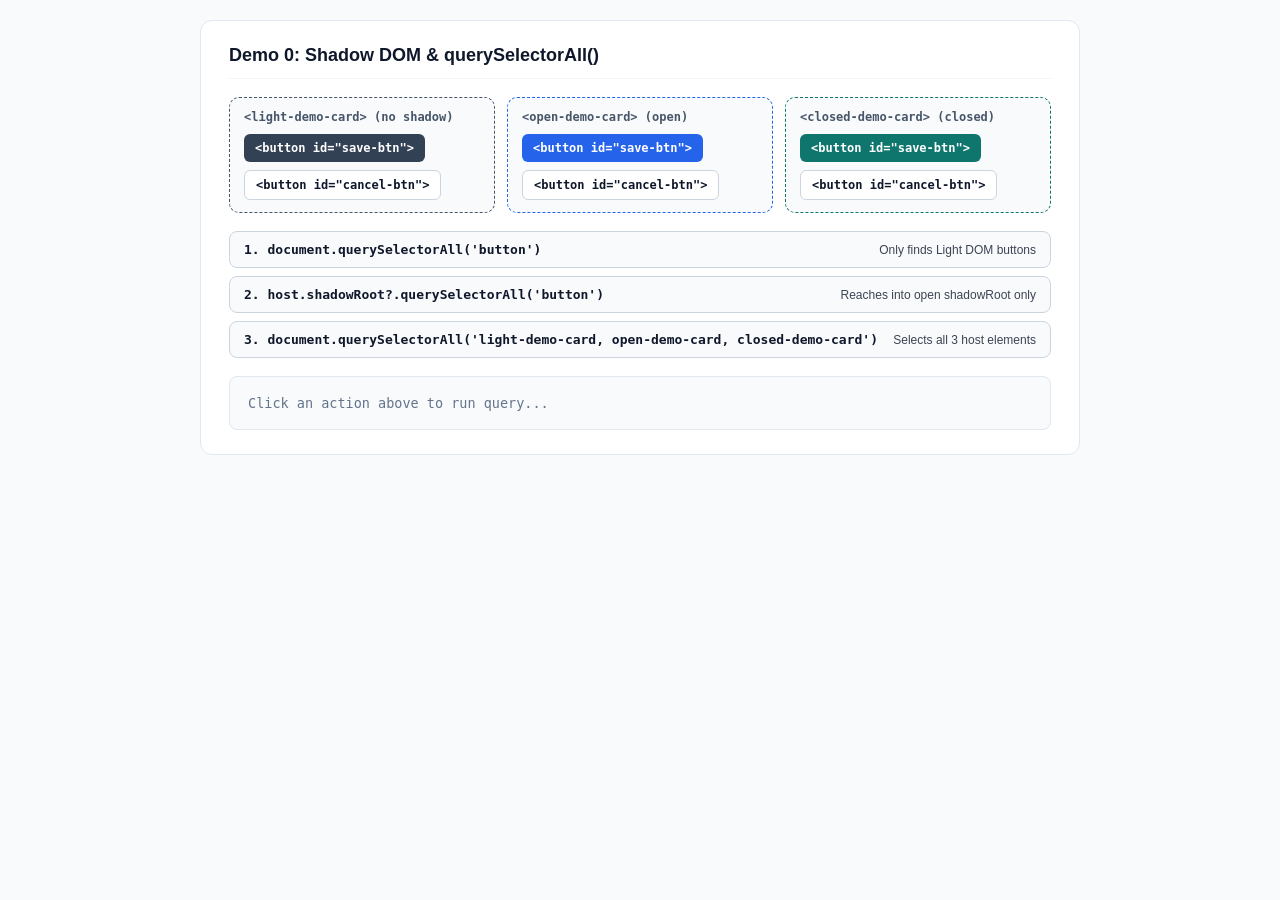
==== demos/demo-0-queryselector.html @ f45be7ae "Inline demo slides into deck, refine querySelectorAll & onload demos, add click-to-advance" ====
<!DOCTYPE html>
<html lang="en">
<head>
  <meta charset="utf-8">
  <meta name="viewport" content="width=device-width, initial-scale=1">
  <title>Demo 0: What Is Shadow DOM? (querySelector Guard)</title>
  <style>
    :root {
      font-family: "Inter", -apple-system, BlinkMacSystemFont, "Segoe UI", Roboto, sans-serif;
      color: #0f172a;
      background: #f8fafc;
    }
    * { box-sizing: border-box; }
    body { margin: 0; padding: 20px 16px; }
    .shell {
      max-width: 880px;
      margin: 0 auto;
      background: #ffffff;
      border: 1px solid #e2e8f0;
      border-radius: 12px;
      padding: 24px 28px;
      display: grid;
      gap: 18px;
    }
    .header {
      display: flex;
      align-items: center;
      justify-content: space-between;
      gap: 12px;
      border-bottom: 1px solid #f1f5f9;
      padding-bottom: 12px;
    }
    h1 { margin: 0; font-size: 18px; }
    .controls {
      display: grid;
      grid-template-columns: repeat(auto-fit, minmax(220px, 1fr));
      gap: 12px;
    }
    light-demo-card {
      display: block;
      border: 1.5px dashed #475569;
      border-radius: 10px;
      padding: 12px 14px;
      background: #f8fafc;
    }
    light-demo-card .title {
      font-size: 12px;
      font-weight: 700;
      color: #475569;
      margin-bottom: 10px;
      font-family: ui-monospace, SFMono-Regular, Menlo, monospace;
    }
    light-demo-card .row {
      display: flex;
      gap: 8px;
      align-items: center;
      flex-wrap: wrap;
    }
    light-demo-card button {
      background: #334155;
      color: #ffffff;
      border: none;
      border-radius: 6px;
      padding: 7px 11px;
      font-family: ui-monospace, SFMono-Regular, Menlo, monospace;
      font-size: 12px;
      font-weight: 600;
    }
    light-demo-card button.secondary {
      background: #ffffff;
      color: #0f172a;
      border: 1px solid #cbd5e1;
    }
    .matched,
    .matched-host {
      outline: 3px solid #f59e0b;
      outline-offset: 2px;
    }
    .actions {
      display: grid;
      gap: 8px;
    }
    .q-pill {
      display: flex;
      align-items: center;
      justify-content: space-between;
      gap: 12px;
      background: #f8fafc;
      color: #0f172a;
      border: 1px solid #cbd5e1;
      border-radius: 8px;
      padding: 10px 14px;
      font-family: ui-monospace, SFMono-Regular, Menlo, monospace;
      font-size: 13px;
      font-weight: 600;
      cursor: pointer;
      user-select: none;
    }
    .q-pill:hover {
      border-color: #94a3b8;
      background: #f1f5f9;
    }
    .q-pill.active {
      background: #0f172a;
      color: #ffffff;
      border-color: #0f172a;
    }
    .q-desc {
      font-family: "Inter", -apple-system, BlinkMacSystemFont, sans-serif;
      font-size: 12px;
      font-weight: 500;
      opacity: 0.8;
    }
    .output {
      background: #f8fafc;
      border: 1px solid #e2e8f0;
      border-radius: 8px;
      padding: 14px 18px;
      font-family: ui-monospace, SFMono-Regular, Menlo, Monaco, Consolas, monospace;
      font-size: 13.5px;
      line-height: 1.8;
    }
    .key { color: #64748b; }
    .val { font-weight: 700; color: #0f172a; }
  </style>
</head>
<body>
  <div class="shell">
    <div class="header">
      <h1>Demo 0: Shadow DOM &amp; querySelectorAll()</h1>
    </div>

    <div class="controls">
      <light-demo-card></light-demo-card>
      <open-demo-card></open-demo-card>
      <closed-demo-card></closed-demo-card>
    </div>

    <div class="actions">
      <div class="q-pill" data-action="doc-buttons">
        <span>1. document.querySelectorAll('button')</span>
        <span class="q-desc">Only finds Light DOM buttons</span>
      </div>
      <div class="q-pill" data-action="shadow-buttons">
        <span>2. host.shadowRoot?.querySelectorAll('button')</span>
        <span class="q-desc">Reaches into open shadowRoot only</span>
      </div>
      <div class="q-pill" data-action="doc-hosts">
        <span>3. document.querySelectorAll('light-demo-card, open-demo-card, closed-demo-card')</span>
        <span class="q-desc">Selects all 3 host elements</span>
      </div>
    </div>

    <div class="output" id="output-box">
      <div><span class="key" id="k-1">Click an action above to run query...</span> <span class="val" id="v-1"></span></div>
      <div id="row-2" style="display:none;"><span class="key" id="k-2"></span> <span class="val" id="v-2"></span></div>
    </div>
  </div>

  <script>
    const openRoots = [];

    function formatNode(node) {
      const tag = node.tagName ? node.tagName.toLowerCase() : node.nodeName;
      const id = node.id ? `#${node.id}` : '';
      return `<${tag}${id}>`;
    }

    function formatNodeList(list) {
      if (list === undefined) return 'undefined (shadowRoot is null)';
      const nodes = Array.from(list);
      if (nodes.length === 0) return '[] (0 matches)';
      return `[${nodes.map(formatNode).join(', ')}]`;
    }

    function appendCardButtons(root, modeLabel) {
      const title = document.createElement('div');
      title.className = 'title';
      title.textContent = modeLabel;

      const row = document.createElement('div');
      row.className = 'row';

      const saveBtn = document.createElement('button');
      saveBtn.id = 'save-btn';
      saveBtn.type = 'button';
      saveBtn.textContent = '<button id="save-btn">';

      const cancelBtn = document.createElement('button');
      cancelBtn.id = 'cancel-btn';
      cancelBtn.className = 'secondary';
      cancelBtn.type = 'button';
      cancelBtn.textContent = '<button id="cancel-btn">';

      row.append(saveBtn, cancelBtn);
      root.append(title, row);
    }

    function buildShadowWidget(sr, modeLabel, accentColor) {
      const style = document.createElement('style');
      style.textContent = `
        :host {
          display: block;
          border: 1.5px dashed ${accentColor};
          border-radius: 10px;
          padding: 12px 14px;
          background: #f8fafc;
        }
        .title {
          font-size: 12px;
          font-weight: 700;
          color: #475569;
          margin-bottom: 10px;
          font-family: ui-monospace, SFMono-Regular, Menlo, monospace;
        }
        .row {
          display: flex;
          gap: 8px;
          align-items: center;
          flex-wrap: wrap;
        }
        button {
          background: ${accentColor};
          color: #ffffff;
          border: none;
          border-radius: 6px;
          padding: 7px 11px;
          font-family: ui-monospace, SFMono-Regular, Menlo, monospace;
          font-size: 12px;
          font-weight: 600;
        }
        button.secondary {
          background: #ffffff;
          color: #0f172a;
          border: 1px solid #cbd5e1;
        }
        button.matched {
          outline: 3px solid #f59e0b;
          outline-offset: 2px;
        }
      `;
      sr.append(style);
      appendCardButtons(sr, modeLabel);
    }

    customElements.define('light-demo-card', class extends HTMLElement {
      connectedCallback() {
        appendCardButtons(this, '<light-demo-card> (no shadow)');
      }
    });

    customElements.define('open-demo-card', class extends HTMLElement {
      connectedCallback() {
        const sr = this.attachShadow({ mode: 'open' });
        openRoots.push(sr);
        buildShadowWidget(sr, '<open-demo-card> (open)', '#2563eb');
      }
    });

    customElements.define('closed-demo-card', class extends HTMLElement {
      connectedCallback() {
        const sr = this.attachShadow({ mode: 'closed' });
        buildShadowWidget(sr, '<closed-demo-card> (closed)', '#0f766e');
      }
    });

    function clearHighlights() {
      document.querySelectorAll('.matched, .matched-host').forEach(el => {
        el.classList.remove('matched', 'matched-host');
      });
      openRoots.forEach(sr => sr.querySelectorAll('.matched').forEach(el => el.classList.remove('matched')));
    }

    function runAction(action) {
      const openHost = document.querySelector('open-demo-card');
      const closedHost = document.querySelector('closed-demo-card');
      const k1 = document.getElementById('k-1');
      const v1 = document.getElementById('v-1');
      const row2 = document.getElementById('row-2');
      const k2 = document.getElementById('k-2');
      const v2 = document.getElementById('v-2');

      clearHighlights();

      if (action === 'doc-buttons') {
        const matches = document.querySelectorAll('button');
        matches.forEach(el => el.classList.add('matched'));
        k1.textContent = "document.querySelectorAll('button'):";
        v1.textContent = formatNodeList(matches);
        row2.style.display = 'none';
        console.log("[1. document.querySelectorAll('button')]", Array.from(matches));
      } else if (action === 'shadow-buttons') {
        const openMatches = openHost.shadowRoot?.querySelectorAll('button');
        const closedMatches = closedHost.shadowRoot?.querySelectorAll('button');
        openMatches?.forEach(el => el.classList.add('matched'));

        k1.textContent = "openHost.shadowRoot?.querySelectorAll('button'):";
        v1.textContent = formatNodeList(openMatches);
        row2.style.display = 'block';
        k2.textContent = "closedHost.shadowRoot?.querySelectorAll('button'):";
        v2.textContent = formatNodeList(closedMatches);
        console.log("[2. host.shadowRoot?.querySelectorAll('button')]", {
          openHost: openMatches ? Array.from(openMatches) : undefined,
          closedHost: closedMatches,
        });
      } else if (action === 'doc-hosts') {
        const matches = document.querySelectorAll('light-demo-card, open-demo-card, closed-demo-card');
        matches.forEach(el => el.classList.add('matched-host'));
        k1.textContent = "document.querySelectorAll('light-demo-card, open-demo-card, closed-demo-card'):";
        v1.textContent = formatNodeList(matches);
        row2.style.display = 'none';
        console.log("[3. document.querySelectorAll('light-demo-card, open-demo-card, closed-demo-card')]", Array.from(matches));
      }
    }

    document.querySelectorAll('.q-pill').forEach(pill => {
      pill.addEventListener('click', () => {
        document.querySelectorAll('.q-pill').forEach(p => p.classList.remove('active'));
        pill.classList.add('active');
        runAction(pill.dataset.action);
      });
    });
  </script>
</body>
</html>
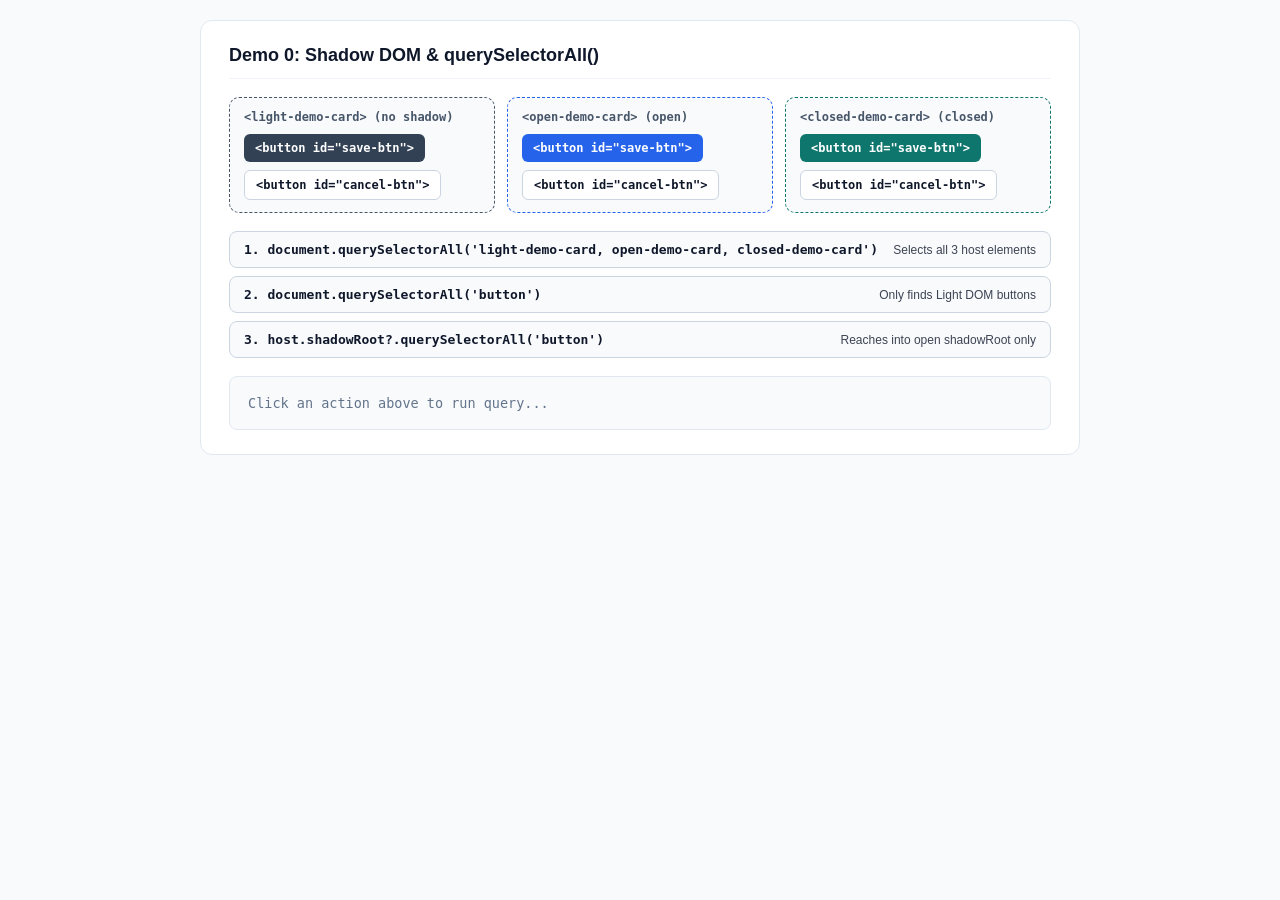
==== commit c56fe9dd: "Order querySelectorAll demo actions: (1) all hosts, (2) light DOM buttons, (3) open shadowRoot" ====
--- a/demos/demo-0-queryselector.html
+++ b/demos/demo-0-queryselector.html
@@ -137,17 +137,17 @@
     </div>
 
     <div class="actions">
+      <div class="q-pill" data-action="doc-hosts">
+        <span>1. document.querySelectorAll('light-demo-card, open-demo-card, closed-demo-card')</span>
+        <span class="q-desc">Selects all 3 host elements</span>
+      </div>
       <div class="q-pill" data-action="doc-buttons">
-        <span>1. document.querySelectorAll('button')</span>
+        <span>2. document.querySelectorAll('button')</span>
         <span class="q-desc">Only finds Light DOM buttons</span>
       </div>
       <div class="q-pill" data-action="shadow-buttons">
-        <span>2. host.shadowRoot?.querySelectorAll('button')</span>
+        <span>3. host.shadowRoot?.querySelectorAll('button')</span>
         <span class="q-desc">Reaches into open shadowRoot only</span>
-      </div>
-      <div class="q-pill" data-action="doc-hosts">
-        <span>3. document.querySelectorAll('light-demo-card, open-demo-card, closed-demo-card')</span>
-        <span class="q-desc">Selects all 3 host elements</span>
       </div>
     </div>
 
@@ -282,13 +282,20 @@
 
       clearHighlights();
 
-      if (action === 'doc-buttons') {
+      if (action === 'doc-hosts') {
+        const matches = document.querySelectorAll('light-demo-card, open-demo-card, closed-demo-card');
+        matches.forEach(el => el.classList.add('matched-host'));
+        k1.textContent = "document.querySelectorAll('light-demo-card, open-demo-card, closed-demo-card'):";
+        v1.textContent = formatNodeList(matches);
+        row2.style.display = 'none';
+        console.log("[1. document.querySelectorAll('light-demo-card, open-demo-card, closed-demo-card')]", Array.from(matches));
+      } else if (action === 'doc-buttons') {
         const matches = document.querySelectorAll('button');
         matches.forEach(el => el.classList.add('matched'));
         k1.textContent = "document.querySelectorAll('button'):";
         v1.textContent = formatNodeList(matches);
         row2.style.display = 'none';
-        console.log("[1. document.querySelectorAll('button')]", Array.from(matches));
+        console.log("[2. document.querySelectorAll('button')]", Array.from(matches));
       } else if (action === 'shadow-buttons') {
         const openMatches = openHost.shadowRoot?.querySelectorAll('button');
         const closedMatches = closedHost.shadowRoot?.querySelectorAll('button');
@@ -299,17 +306,10 @@
         row2.style.display = 'block';
         k2.textContent = "closedHost.shadowRoot?.querySelectorAll('button'):";
         v2.textContent = formatNodeList(closedMatches);
-        console.log("[2. host.shadowRoot?.querySelectorAll('button')]", {
+        console.log("[3. host.shadowRoot?.querySelectorAll('button')]", {
           openHost: openMatches ? Array.from(openMatches) : undefined,
           closedHost: closedMatches,
         });
-      } else if (action === 'doc-hosts') {
-        const matches = document.querySelectorAll('light-demo-card, open-demo-card, closed-demo-card');
-        matches.forEach(el => el.classList.add('matched-host'));
-        k1.textContent = "document.querySelectorAll('light-demo-card, open-demo-card, closed-demo-card'):";
-        v1.textContent = formatNodeList(matches);
-        row2.style.display = 'none';
-        console.log("[3. document.querySelectorAll('light-demo-card, open-demo-card, closed-demo-card')]", Array.from(matches));
       }
     }
 
